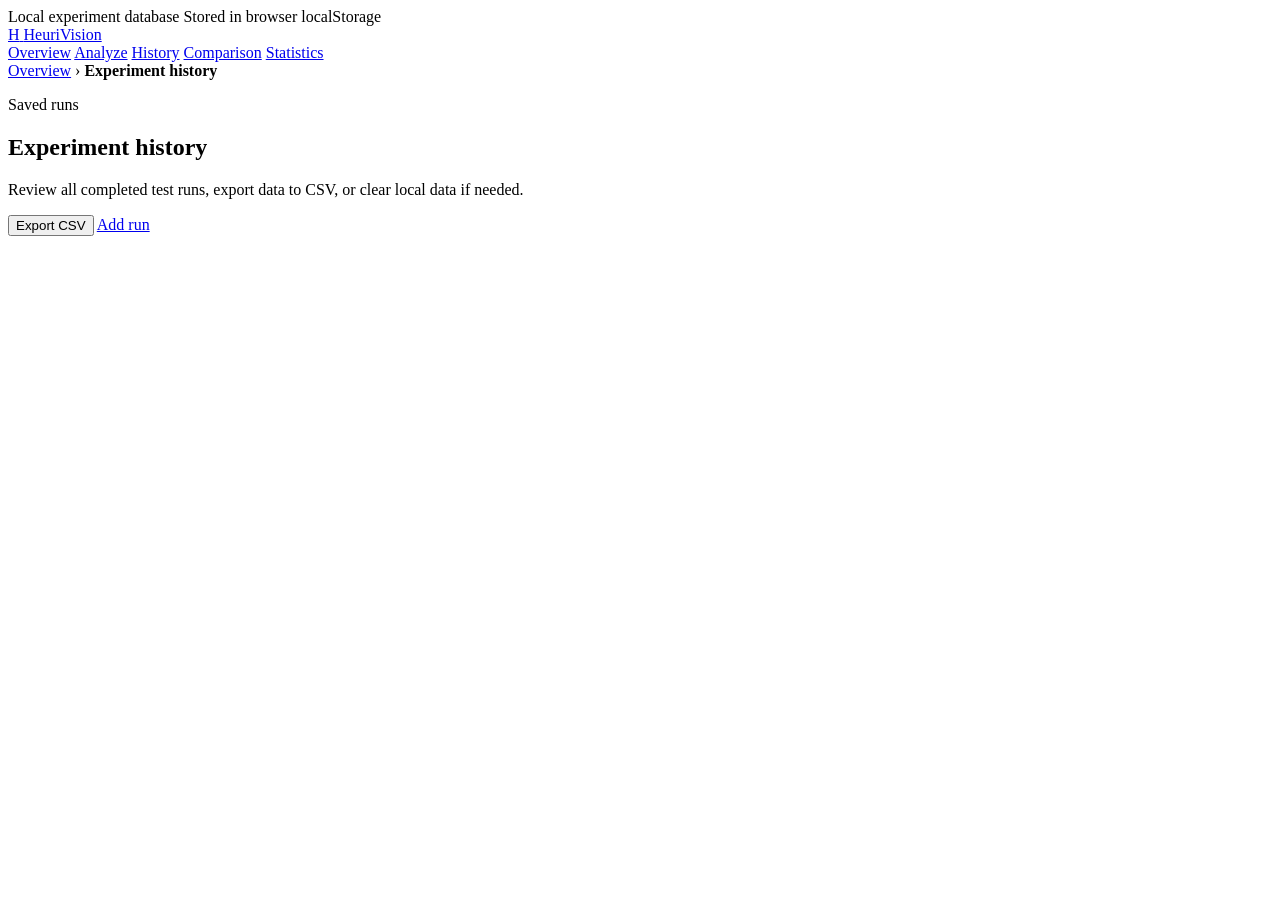
==== history.html @ 4984ec00 "Create history.html" ====
<!DOCTYPE html>
<html lang="en">
<head>
    <meta charset="UTF-8">
    <meta name="viewport" content="width=device-width, initial-scale=1.0">
    <title>Experiment History — HeuriVision</title>
    <meta name="description" content="View all saved experiment runs from localStorage.">
    <link rel="stylesheet" href="css/style.css">
</head>
<body>
    <header class="site-header">
        <div class="top-strip">
            <div class="page-shell top-strip-inner">
                <span>Local experiment database</span>
                <span>Stored in browser localStorage</span>
            </div>
        </div>

        <nav class="main-nav page-shell">
            <a class="brand" href="index.html" aria-label="HeuriVision home">
                <span class="brand-mark">H</span>
                <span class="brand-text">HeuriVision</span>
            </a>

            <div class="nav-links">
                <a href="index.html">Overview</a>
                <a href="upload.html">Analyze</a>
                <a class="active" href="history.html">History</a>
                <a href="comparison.html">Comparison</a>
                <a href="admin-stats.html">Statistics</a>
            </div>
        </nav>
    </header>

    <main class="page-shell page-main">
        <div class="breadcrumb">
            <a href="index.html">Overview</a>
            <span>›</span>
            <strong>Experiment history</strong>
        </div>

        <section class="page-title-row">
            <div>
                <p class="eyebrow">Saved runs</p>
                <h1>Experiment history</h1>
                <p>
                    Review all completed test runs, export data to CSV, or clear local data if needed.
                </p>
            </div>

            <div class="page-actions">
                <button class="button ghost" type="button" onclick="exportExperimentsToCsv()">Export CSV</button>
                <a class="button primary" href="upload.html">Add run</a>
            </div>
        </section>

        <section id="historyContainer" class="history-area"></section>
    </main>

    <script src="js/metrics.js"></script>
    <script src="js/storage.js"></script>
    <script src="js/app.js"></script>
</body>
</html>
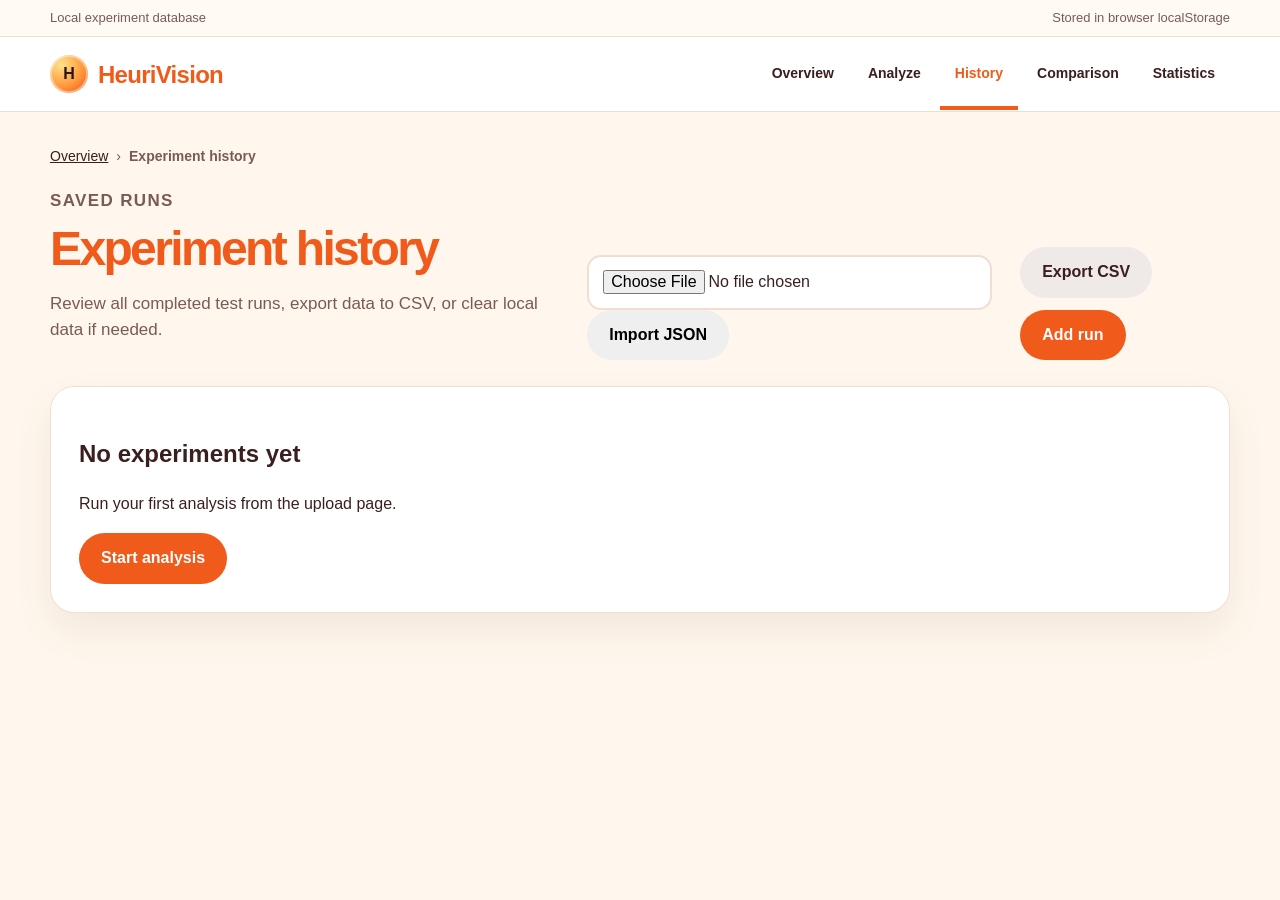
==== commit 02f1941a: "Update history.html" ====
--- a/history.html
+++ b/history.html
@@ -47,7 +47,17 @@
                     Review all completed test runs, export data to CSV, or clear local data if needed.
                 </p>
             </div>
+<div class="import-box">
+    <input
+        type="file"
+        id="importJsonInput"
+        accept="application/json"
+    >
 
+    <button class="button secondary" id="importJsonButton" type="button">
+        Import JSON
+    </button>
+</div>
             <div class="page-actions">
                 <button class="button ghost" type="button" onclick="exportExperimentsToCsv()">Export CSV</button>
                 <a class="button primary" href="upload.html">Add run</a>
--- a/css/style.css
+++ b/css/style.css
@@ -0,0 +1,812 @@
+:root {
+    --bg: #fff7ed;
+    --bg-soft: #fdf1e3;
+    --card: #ffffff;
+    --card-soft: #fffaf4;
+    --text: #3b1f1f;
+    --text-strong: #2a1515;
+    --muted: #7a5a55;
+    --border: #f1ded2;
+    --border-strong: #e8c7b7;
+    --orange: #f05a1a;
+    --orange-dark: #cf4108;
+    --orange-soft: #ffe0cf;
+    --yellow: #ffc72c;
+    --green: #23845b;
+    --red: #c0392b;
+    --blue: #18778a;
+    --shadow: 0 18px 38px rgba(89, 45, 20, 0.08);
+    --radius-lg: 24px;
+    --radius-md: 16px;
+    --radius-sm: 10px;
+    --page-width: 1180px;
+}
+
+* {
+    box-sizing: border-box;
+}
+
+html {
+    scroll-behavior: smooth;
+}
+
+body {
+    margin: 0;
+    font-family: Arial, Helvetica, sans-serif;
+    background: var(--bg);
+    color: var(--text);
+    line-height: 1.55;
+}
+
+a {
+    color: inherit;
+}
+
+button,
+input,
+select,
+textarea {
+    font: inherit;
+}
+
+.page-shell {
+    width: min(var(--page-width), calc(100% - 40px));
+    margin: 0 auto;
+}
+
+.site-header {
+    background: #ffffff;
+    border-bottom: 1px solid var(--border);
+    position: sticky;
+    top: 0;
+    z-index: 50;
+}
+
+.top-strip {
+    background: #fffaf4;
+    border-bottom: 1px solid var(--border);
+    color: var(--muted);
+    font-size: 13px;
+}
+
+.top-strip-inner {
+    display: flex;
+    align-items: center;
+    justify-content: space-between;
+    gap: 18px;
+    padding: 8px 0;
+}
+
+.main-nav {
+    min-height: 74px;
+    display: flex;
+    align-items: center;
+    justify-content: space-between;
+    gap: 24px;
+}
+
+.brand {
+    display: inline-flex;
+    align-items: center;
+    gap: 10px;
+    text-decoration: none;
+    font-weight: 800;
+    color: var(--orange);
+}
+
+.brand-mark {
+    width: 38px;
+    height: 38px;
+    border-radius: 50%;
+    display: inline-grid;
+    place-items: center;
+    color: var(--text-strong);
+    background: radial-gradient(circle at 30% 25%, #ffe28b, #ff9a3c 55%, #e84b10);
+    box-shadow: inset 0 0 0 2px rgba(255, 255, 255, 0.42);
+}
+
+.brand-text {
+    font-size: 24px;
+    letter-spacing: -0.03em;
+}
+
+.nav-links {
+    display: flex;
+    align-items: center;
+    gap: 4px;
+    flex-wrap: wrap;
+}
+
+.nav-links a {
+    text-decoration: none;
+    padding: 25px 15px 22px;
+    border-bottom: 4px solid transparent;
+    color: var(--text);
+    font-weight: 700;
+    font-size: 14px;
+}
+
+.nav-links a:hover,
+.nav-links a.active {
+    color: var(--orange);
+    border-bottom-color: var(--orange);
+}
+
+.hero-section {
+    display: grid;
+    grid-template-columns: minmax(0, 1.25fr) minmax(320px, 0.75fr);
+    gap: 34px;
+    align-items: center;
+    padding: 66px 0 48px;
+}
+
+.eyebrow {
+    margin: 0 0 10px;
+    color: var(--orange);
+    font-weight: 800;
+    text-transform: uppercase;
+    font-size: 13px;
+    letter-spacing: 0.08em;
+}
+
+.hero-copy h1,
+.page-title-row h1 {
+    margin: 0;
+    color: var(--orange);
+    font-size: clamp(36px, 5vw, 64px);
+    line-height: 1.03;
+    letter-spacing: -0.055em;
+}
+
+.hero-text,
+.page-title-row p {
+    color: var(--muted);
+    font-size: 17px;
+    max-width: 780px;
+}
+
+.hero-actions,
+.page-actions,
+.form-actions,
+.actions {
+    display: flex;
+    align-items: center;
+    gap: 12px;
+    flex-wrap: wrap;
+}
+
+.button {
+    border: 0;
+    border-radius: 999px;
+    padding: 13px 22px;
+    display: inline-flex;
+    align-items: center;
+    justify-content: center;
+    min-height: 46px;
+    gap: 8px;
+    text-decoration: none;
+    font-weight: 800;
+    cursor: pointer;
+    transition: 0.18s ease;
+}
+
+.button.primary {
+    background: var(--orange);
+    color: #ffffff;
+}
+
+.button.primary:hover {
+    background: var(--orange-dark);
+    transform: translateY(-1px);
+}
+
+.button.ghost {
+    background: #efe9e7;
+    color: var(--text);
+}
+
+.button.ghost:hover {
+    background: #e4d9d5;
+}
+
+.button.danger {
+    background: var(--red);
+    color: #ffffff;
+}
+
+.button.danger:hover {
+    filter: brightness(0.92);
+}
+
+.button:disabled {
+    opacity: 0.58;
+    cursor: not-allowed;
+    transform: none;
+}
+
+.hero-card,
+.feature-card,
+.wide-panel,
+.analysis-form,
+.preview-panel,
+.result-card,
+.data-card,
+.chart-card,
+.small-info-card,
+.comparison-controls,
+.comparison-card {
+    background: var(--card);
+    border: 1px solid var(--border);
+    border-radius: var(--radius-lg);
+    box-shadow: var(--shadow);
+}
+
+.hero-card {
+    padding: 24px;
+}
+
+.hero-card-header {
+    display: flex;
+    align-items: center;
+    gap: 10px;
+    font-weight: 800;
+    margin-bottom: 18px;
+}
+
+.status-dot {
+    width: 12px;
+    height: 12px;
+    border-radius: 50%;
+    background: var(--green);
+    box-shadow: 0 0 0 5px rgba(35, 132, 91, 0.12);
+    flex: 0 0 auto;
+}
+
+.research-grid {
+    display: grid;
+    grid-template-columns: repeat(2, minmax(0, 1fr));
+    gap: 14px;
+}
+
+.research-grid div {
+    background: var(--card-soft);
+    border: 1px solid var(--border);
+    border-radius: var(--radius-md);
+    padding: 18px;
+}
+
+.research-grid strong {
+    display: block;
+    color: var(--orange);
+    font-size: 36px;
+    line-height: 1;
+}
+
+.research-grid span {
+    display: block;
+    margin-top: 8px;
+    color: var(--muted);
+    font-weight: 700;
+    font-size: 13px;
+}
+
+.content-section,
+.page-main {
+    padding: 34px 0;
+}
+
+.section-heading {
+    margin-bottom: 18px;
+}
+
+.section-heading h2,
+.wide-panel h2,
+.form-section h2,
+.preview-header h2,
+.result-card h2,
+.data-card h2,
+.chart-card h3,
+.comparison-card h2 {
+    margin: 0 0 12px;
+    color: var(--text-strong);
+    letter-spacing: -0.035em;
+}
+
+.feature-grid {
+    display: grid;
+    grid-template-columns: repeat(3, minmax(0, 1fr));
+    gap: 18px;
+}
+
+.feature-card {
+    padding: 24px;
+}
+
+.feature-number {
+    color: var(--orange);
+    font-weight: 900;
+    font-size: 14px;
+}
+
+.feature-card h3 {
+    margin: 14px 0 8px;
+    font-size: 24px;
+    letter-spacing: -0.035em;
+}
+
+.feature-card p,
+.wide-panel p,
+.result-card p,
+.data-card p,
+.comparison-card p {
+    color: var(--muted);
+}
+
+.wide-panel {
+    padding: 28px;
+    display: flex;
+    align-items: center;
+    justify-content: space-between;
+    gap: 24px;
+}
+
+.site-footer {
+    margin-top: 36px;
+    border-top: 6px solid var(--orange);
+    background: #ffffff;
+    padding: 38px 0;
+}
+
+.footer-grid {
+    display: grid;
+    grid-template-columns: 1fr 1.2fr 1fr;
+    gap: 28px;
+}
+
+.footer-grid p {
+    color: var(--muted);
+    margin-bottom: 0;
+}
+
+.breadcrumb {
+    font-size: 14px;
+    color: var(--muted);
+    display: flex;
+    align-items: center;
+    gap: 8px;
+    margin-bottom: 20px;
+}
+
+.breadcrumb a {
+    color: var(--text);
+}
+
+.page-title-row {
+    display: flex;
+    align-items: flex-end;
+    justify-content: space-between;
+    gap: 28px;
+    margin-bottom: 26px;
+}
+
+.page-title-row h1 {
+    font-size: clamp(34px, 4vw, 48px);
+}
+
+.small-info-card {
+    padding: 16px 18px;
+    display: flex;
+    align-items: center;
+    gap: 12px;
+    max-width: 360px;
+    color: var(--muted);
+    font-weight: 700;
+}
+
+.analysis-layout {
+    display: grid;
+    grid-template-columns: minmax(0, 1fr) 420px;
+    gap: 22px;
+    align-items: start;
+}
+
+.analysis-form,
+.preview-panel {
+    padding: 24px;
+}
+
+.form-section {
+    padding-bottom: 22px;
+    margin-bottom: 22px;
+    border-bottom: 1px solid var(--border);
+}
+
+.form-section:last-of-type {
+    border-bottom: 0;
+}
+
+.form-grid {
+    display: grid;
+    gap: 16px;
+}
+
+.form-grid.two {
+    grid-template-columns: repeat(2, minmax(0, 1fr));
+}
+
+.form-field {
+    display: grid;
+    gap: 8px;
+}
+
+label {
+    color: var(--text-strong);
+    font-weight: 800;
+}
+
+input,
+select,
+textarea {
+    width: 100%;
+    border: 2px solid var(--border);
+    border-radius: 14px;
+    background: #ffffff;
+    color: var(--text);
+    padding: 13px 14px;
+    outline: none;
+}
+
+input:focus,
+select:focus,
+textarea:focus {
+    border-color: var(--blue);
+    box-shadow: 0 0 0 4px rgba(24, 119, 138, 0.10);
+}
+
+small,
+.muted {
+    color: var(--muted);
+}
+
+.strategy-cards {
+    display: grid;
+    grid-template-columns: repeat(2, minmax(0, 1fr));
+    gap: 14px;
+}
+
+.strategy-card {
+    position: relative;
+    border: 2px solid var(--border);
+    background: #f6f1ef;
+    border-radius: 18px;
+    padding: 16px;
+    display: flex;
+    align-items: flex-start;
+    gap: 12px;
+    cursor: pointer;
+}
+
+.strategy-card input {
+    width: auto;
+    margin-top: 4px;
+    accent-color: var(--orange);
+}
+
+.strategy-card:has(input:checked) {
+    background: #fff2d4;
+    border-color: var(--yellow);
+}
+
+.strategy-card strong,
+.strategy-card small {
+    display: block;
+}
+
+.strategy-card small {
+    margin-top: 4px;
+}
+
+.preview-header {
+    display: flex;
+    align-items: center;
+    justify-content: space-between;
+    gap: 12px;
+    margin-bottom: 14px;
+}
+
+.image-preview-placeholder {
+    min-height: 300px;
+    border: 2px dashed var(--border-strong);
+    border-radius: var(--radius-lg);
+    background: var(--card-soft);
+    display: grid;
+    place-items: center;
+    color: var(--muted);
+    text-align: center;
+    overflow: hidden;
+}
+
+.preview-image,
+.result-image,
+.comparison-image {
+    width: 100%;
+    max-height: 520px;
+    object-fit: contain;
+    border-radius: var(--radius-md);
+    border: 1px solid var(--border);
+    background: #ffffff;
+}
+
+.helper-note {
+    margin-top: 16px;
+    background: #fff2d4;
+    border: 1px solid #f5d98b;
+    border-radius: var(--radius-md);
+    padding: 14px;
+    color: var(--text);
+}
+
+.status-box {
+    display: none;
+    margin-top: 18px;
+    border-radius: var(--radius-md);
+    padding: 14px 16px;
+    font-weight: 700;
+}
+
+.status-box.loading,
+.status-box.success,
+.status-box.error {
+    display: block;
+}
+
+.status-box.loading {
+    background: #eaf7fa;
+    color: #0d6575;
+    border: 1px solid #bfe7ef;
+}
+
+.status-box.success {
+    background: #eaf8f0;
+    color: #17633f;
+    border: 1px solid #bfe7cf;
+}
+
+.status-box.error {
+    background: #fdeceb;
+    color: #9c281f;
+    border: 1px solid #f3c4c0;
+}
+
+.results-area,
+.history-area,
+.stats-area,
+.comparison-area {
+    display: grid;
+    gap: 20px;
+}
+
+.result-grid {
+    display: grid;
+    grid-template-columns: 430px minmax(0, 1fr);
+    gap: 20px;
+}
+
+.result-card,
+.data-card,
+.comparison-card {
+    padding: 24px;
+}
+
+.metric-grid {
+    display: grid;
+    grid-template-columns: repeat(2, minmax(0, 1fr));
+    gap: 12px;
+}
+
+.metric-item {
+    border: 1px solid var(--border);
+    background: var(--card-soft);
+    border-radius: var(--radius-md);
+    padding: 14px;
+}
+
+.metric-item span {
+    display: block;
+    color: var(--muted);
+    font-size: 13px;
+    font-weight: 800;
+}
+
+.metric-item strong {
+    display: block;
+    margin-top: 6px;
+    color: var(--orange);
+    font-size: 26px;
+    line-height: 1;
+}
+
+.output-box {
+    white-space: pre-wrap;
+    word-break: break-word;
+    background: #2a1515;
+    color: #fff7ed;
+    border-radius: var(--radius-md);
+    padding: 18px;
+    overflow-x: auto;
+    max-height: 620px;
+}
+
+.table-wrapper {
+    overflow-x: auto;
+    border: 1px solid var(--border);
+    border-radius: var(--radius-md);
+}
+
+table {
+    width: 100%;
+    border-collapse: collapse;
+    background: #ffffff;
+    min-width: 860px;
+}
+
+th,
+td {
+    padding: 13px 14px;
+    border-bottom: 1px solid var(--border);
+    text-align: left;
+    vertical-align: top;
+}
+
+th {
+    background: #fff3e8;
+    color: var(--text-strong);
+    font-weight: 900;
+}
+
+tr:last-child td {
+    border-bottom: 0;
+}
+
+.badge {
+    display: inline-flex;
+    align-items: center;
+    border-radius: 999px;
+    padding: 5px 10px;
+    background: var(--orange-soft);
+    color: var(--orange-dark);
+    font-size: 12px;
+    font-weight: 900;
+}
+
+.badge.neutral {
+    background: #efe9e7;
+    color: var(--text);
+}
+
+.badge.green {
+    background: #eaf8f0;
+    color: #17633f;
+}
+
+.charts-section {
+    margin-top: 28px;
+}
+
+.chart-grid {
+    display: grid;
+    grid-template-columns: repeat(2, minmax(0, 1fr));
+    gap: 20px;
+}
+
+.chart-card {
+    padding: 22px;
+    min-height: 360px;
+}
+
+.chart-card.wide {
+    grid-column: 1 / -1;
+}
+
+.chart-card canvas {
+    max-height: 310px;
+}
+
+.progress-bar {
+    width: 100%;
+    height: 16px;
+    background: #efe9e7;
+    border-radius: 999px;
+    overflow: hidden;
+}
+
+.progress-fill {
+    height: 100%;
+    background: var(--orange);
+    border-radius: inherit;
+}
+
+.comparison-controls {
+    padding: 20px;
+    margin-bottom: 22px;
+    display: grid;
+    grid-template-columns: minmax(0, 1fr) 240px auto;
+    gap: 16px;
+    align-items: end;
+}
+
+.comparison-grid {
+    display: grid;
+    grid-template-columns: repeat(2, minmax(0, 1fr));
+    gap: 20px;
+}
+
+.comparison-meta {
+    display: grid;
+    grid-template-columns: repeat(2, minmax(0, 1fr));
+    gap: 10px;
+    margin: 14px 0;
+}
+
+.empty-state {
+    padding: 28px;
+    background: #ffffff;
+    border: 1px solid var(--border);
+    border-radius: var(--radius-lg);
+    box-shadow: var(--shadow);
+}
+
+.inline-list {
+    margin: 0;
+    padding-left: 20px;
+}
+
+@media (max-width: 980px) {
+    .hero-section,
+    .analysis-layout,
+    .result-grid,
+    .comparison-grid {
+        grid-template-columns: 1fr;
+    }
+
+    .feature-grid,
+    .footer-grid,
+    .chart-grid {
+        grid-template-columns: 1fr;
+    }
+
+    .wide-panel,
+    .page-title-row {
+        align-items: flex-start;
+        flex-direction: column;
+    }
+
+    .comparison-controls {
+        grid-template-columns: 1fr;
+    }
+}
+
+@media (max-width: 720px) {
+    .top-strip-inner,
+    .main-nav {
+        align-items: flex-start;
+        flex-direction: column;
+    }
+
+    .nav-links a {
+        padding: 10px 6px;
+        border-bottom-width: 2px;
+    }
+
+    .form-grid.two,
+    .strategy-cards,
+    .metric-grid,
+    .research-grid,
+    .comparison-meta {
+        grid-template-columns: 1fr;
+    }
+
+    .page-shell {
+        width: min(100% - 24px, var(--page-width));
+    }
+}
